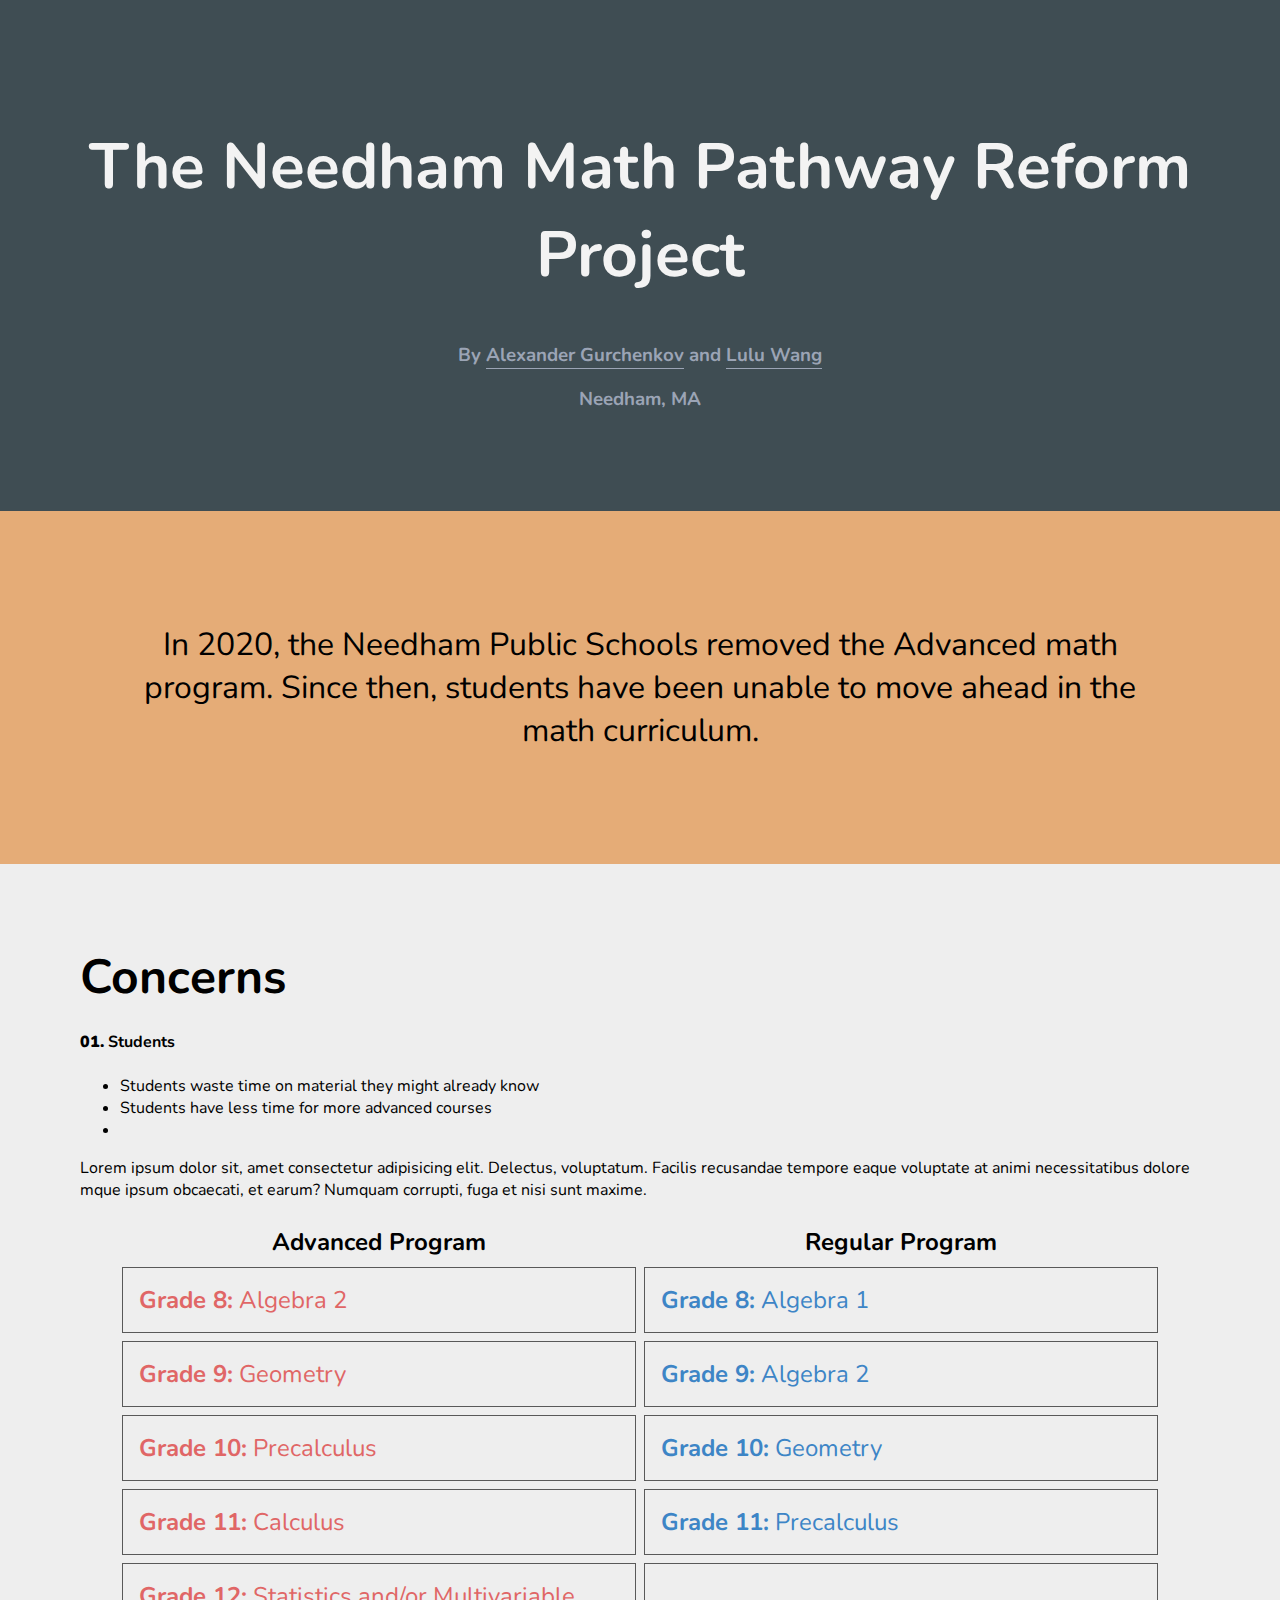
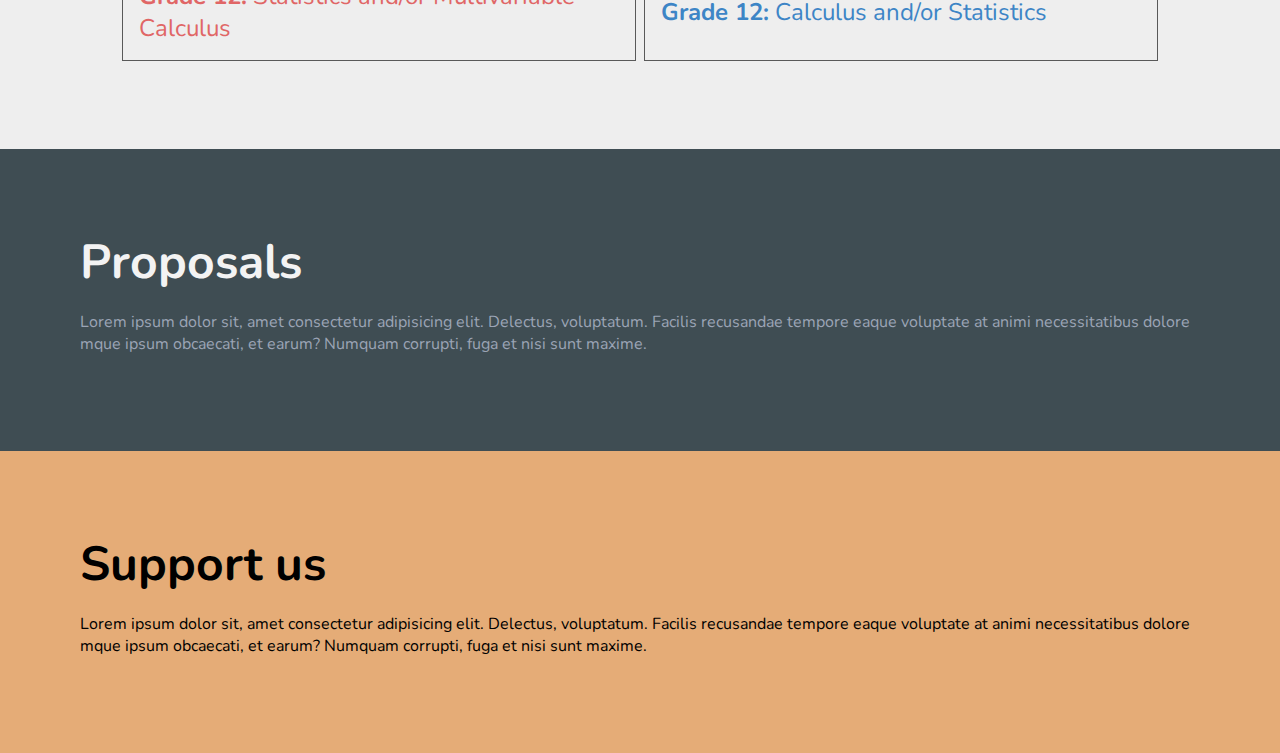
==== index.html @ f80146a9 "first commit" ====
<!DOCTYPE html>
<html lang="en">
<head>
    <meta charset="UTF-8">
    <meta http-equiv="X-UA-Compatible" content="IE=edge">
    <meta name="viewport" content="width=device-width, initial-scale=1.0">
    <title>Document</title>

    <link rel="stylesheet" href="main.css">
    <link rel="preconnect" href="https://fonts.googleapis.com">
    <link rel="preconnect" href="https://fonts.gstatic.com" crossorigin>
    <link href="https://fonts.googleapis.com/css2?family=Nunito:ital,wght@0,400;0,600;1,200&display=swap" rel="stylesheet">
</head>
<body>
    <section class="dark-bg">
        <h1>The Needham Math Pathway Reform Project</h1>
        <h3 class="names">By <a href="mailto:ag261@students.needham.k12.ma.us">Alexander Gurchenkov</a> and <a href="mailto:llw262@students.needham.k12.ma.us">Lulu Wang</a></h3>
        <h3 class="names">Needham, MA</h3>
    </section>

    <section class="color-bg">
        <blockquote>In 2020, the Needham Public Schools removed the Advanced math program. Since then, students have been unable to move ahead in the math curriculum.</blockquote>
    </section>

    <section class="light-bg">
        <h2>Concerns</h2>
        <h4><strong>01.</strong> Students</h4>
        <ul>
            <li>Students waste time on material they <a>might already know</a></li>
            <li>Students have less time for more <a>advanced courses</a></li>
            <li></li>
        </ul>
        <p>Lorem ipsum dolor sit, amet consectetur adipisicing elit. Delectus, voluptatum. Facilis recusandae tempore eaque voluptate at animi necessitatibus doloremque ipsum obcaecati, et earum? Numquam corrupti, fuga et nisi sunt maxime.</p>

        <table class="schedule">
            <tr>
                <th>Advanced Program</th>
                <th>Regular Program</th>
            </tr>
            <tr>
                <td><strong>Grade 8:</strong> Algebra 2</td>
                <td><strong>Grade 8:</strong> Algebra 1</td>
            </tr>
            <tr>
                <td><strong>Grade 9:</strong> Geometry</td>
                <td><strong>Grade 9:</strong> Algebra 2</td>
            </tr>
            <tr>
                <td><strong>Grade 10:</strong> Precalculus</td>
                <td><strong>Grade 10:</strong> Geometry</td>
            </tr>
            <tr>
                <td><strong>Grade 11:</strong> Calculus</td>
                <td><strong>Grade 11:</strong> Precalculus</td>
            </tr>
            <tr>
                <td><strong>Grade 12:</strong> Statistics and/or Multivariable Calculus</td>
                <td><strong>Grade 12:</strong> Calculus and/or Statistics</td>
            </tr>
        </table>
    </section>

    <section class="dark-bg">
        <h2>Proposals</h2>
        <p>Lorem ipsum dolor sit, amet consectetur adipisicing elit. Delectus, voluptatum. Facilis recusandae tempore eaque voluptate at animi necessitatibus doloremque ipsum obcaecati, et earum? Numquam corrupti, fuga et nisi sunt maxime.</p>
    </section>

    <section class="color-bg">
        <h2>Support us</h2>
        <p>Lorem ipsum dolor sit, amet consectetur adipisicing elit. Delectus, voluptatum. Facilis recusandae tempore eaque voluptate at animi necessitatibus doloremque ipsum obcaecati, et earum? Numquam corrupti, fuga et nisi sunt maxime.</p>
    </section>
</body>
</html>
---- main.css ----
:root {
    --accent-light: #e5ac77;
    --accent-dark: #3f4d53;
    --text-dark: #595959;
    --text-light: #f3f3f3;
    --background: #212A3E;
    --secondary-text: #9BA4B5;
}

body {
    margin: 0;
    padding: 0;
    font-family: 'Nunito', sans-serif;
}

section {
    max-width: 100%;
    padding: 5rem;
}

h1 {
    font-size: 4rem; 
    text-align: center;
    color: var(--text-light)
}

h2 {
    font-size: 3rem;
    margin: 0;
}

p {
    word-break: break-all;
    white-space: normal;
}

.names {
    color: var(--secondary-text);
    text-align: center;
}

.names a {
    color: var(--secondary-text);
    text-decoration: none;
    border-bottom: 1px solid;
    transition: 0.2s;
}

.names a:hover {
    border-bottom: 2px solid #638dda;
    color: #638dda;
}

/* Dark Background theme */
.dark-bg {
    background-color: var(--accent-dark);
}

.dark-bg h2 {
    color: var(--text-light);
}

.dark-bg p {
    color: #9BA4B5;
}

/* Color background theme */
.color-bg {
    background-color: var(--accent-light);
}

/* Light color background theme */
.light-bg {
    background-color: #eeeeee;
}

blockquote {
    padding: 0;
    font-size: 2rem;
    text-align: center;
}

/* Table styles */

.schedule {
    border-spacing: 0.5rem;
    margin: auto;
    font-size: 1.5rem;
}

.schedule td {
    border: 1px solid var(--text-dark);
    padding: 1rem;
    width: 30rem;
}

.schedule td:nth-child(1) {
    color: #e06666;
}

.schedule td:nth-child(2) {
    color: #3d85c6;
}
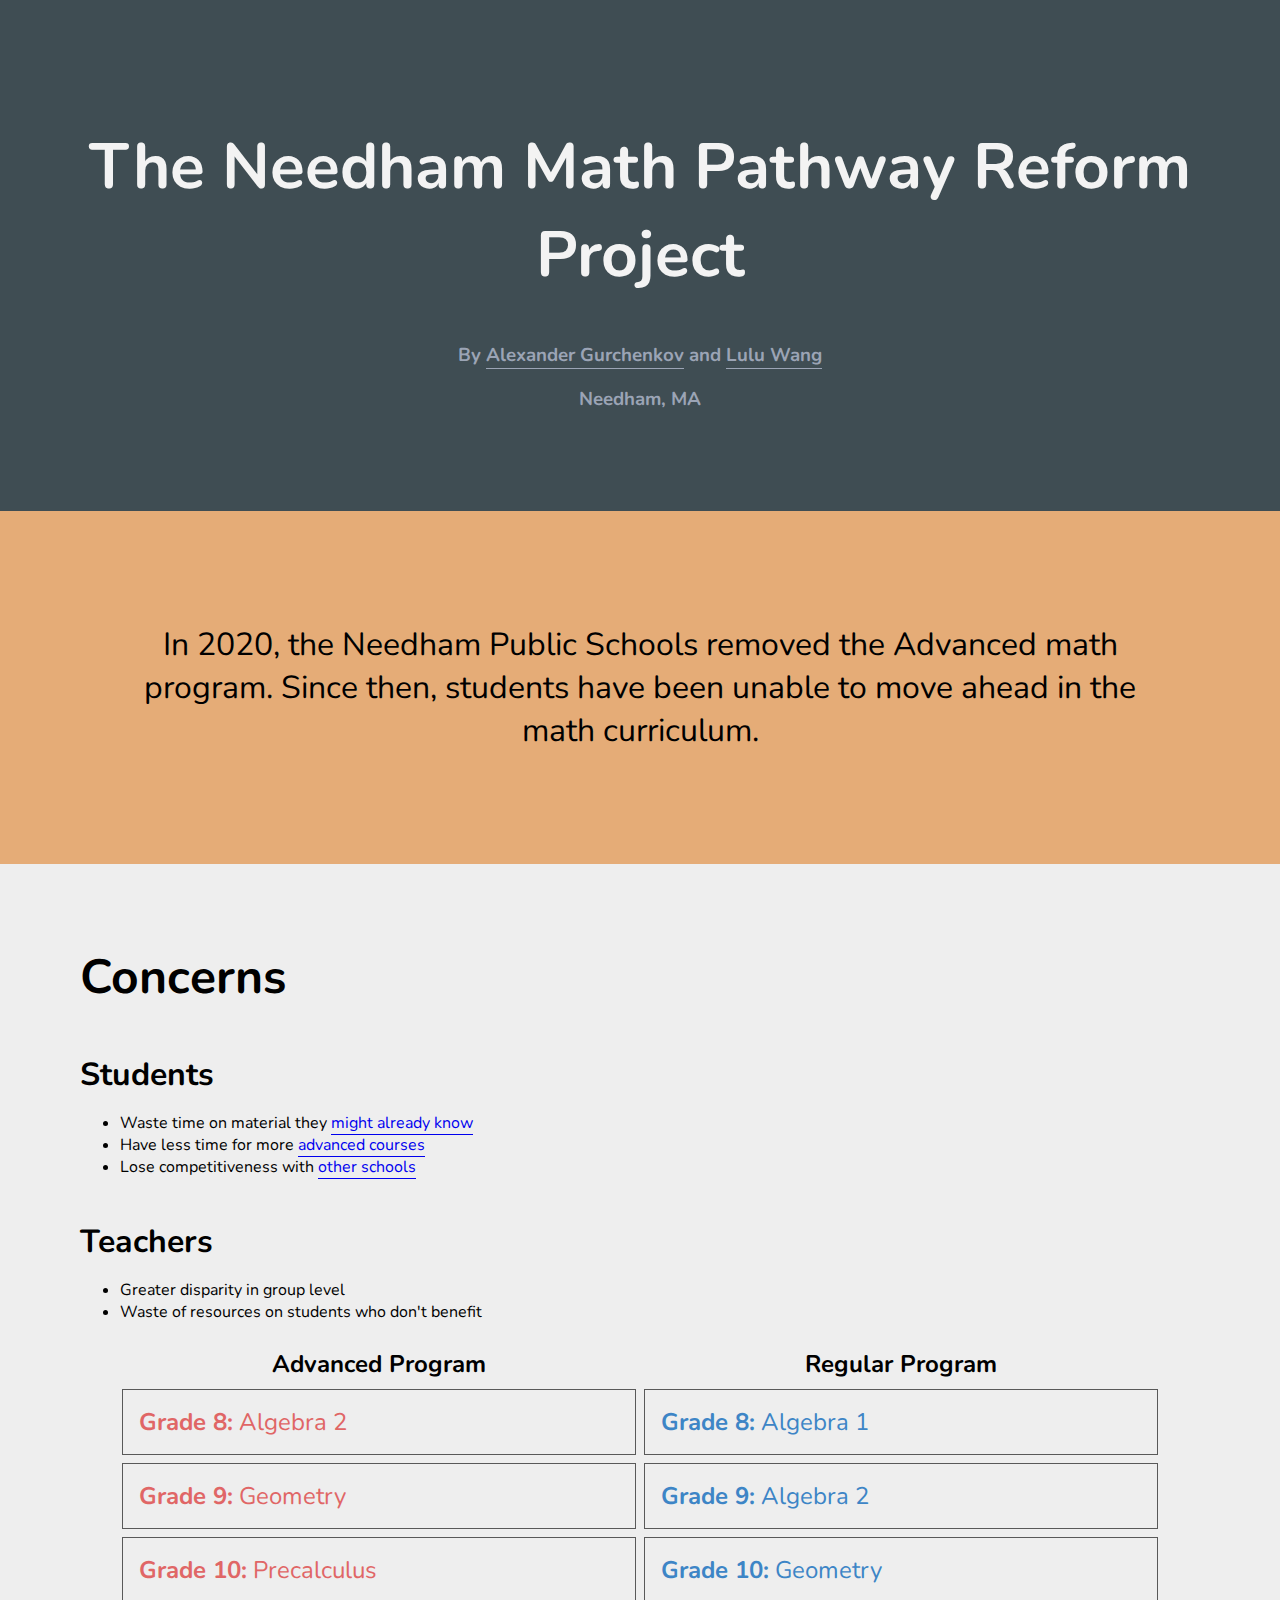
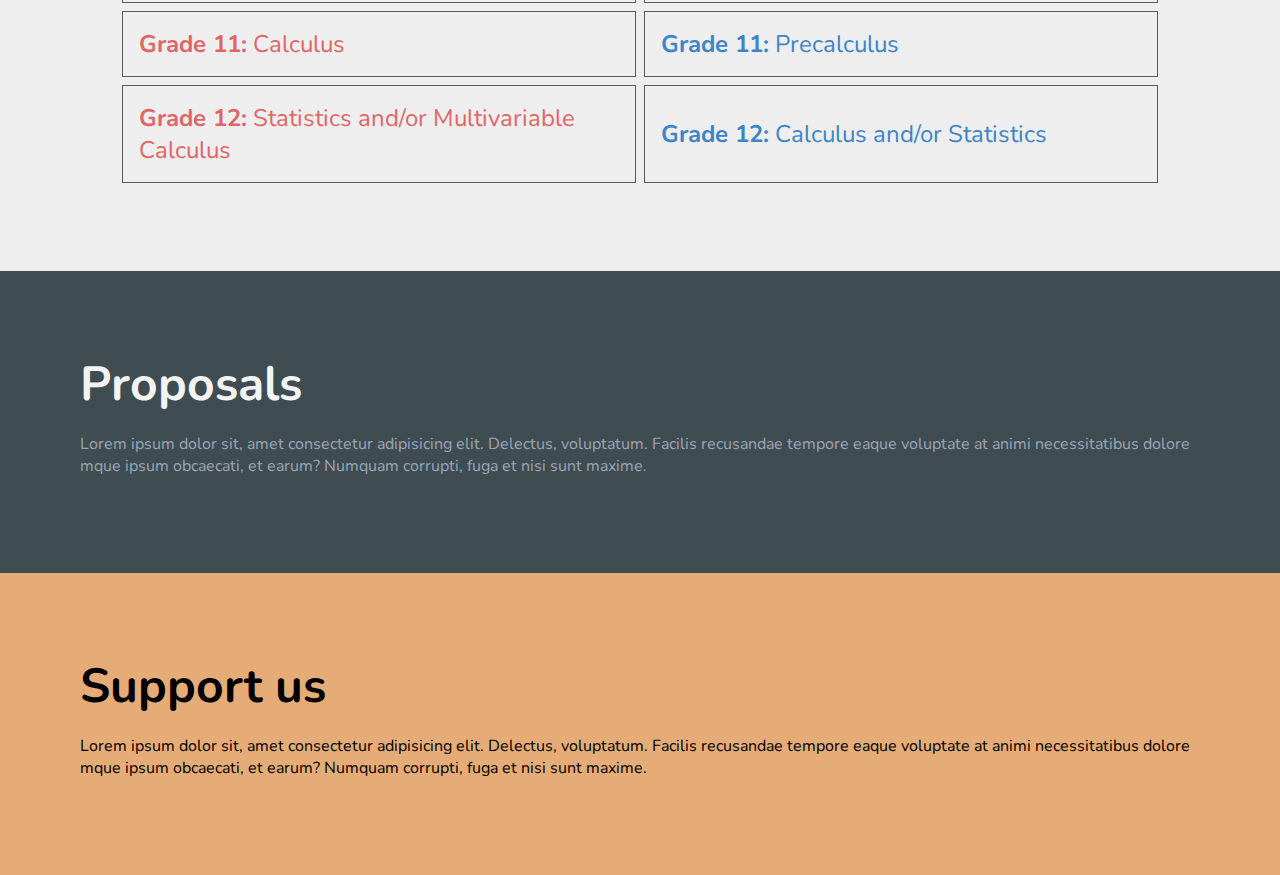
==== commit 5877b56f: "something" ====
--- a/index.html
+++ b/index.html
@@ -4,7 +4,7 @@
     <meta charset="UTF-8">
     <meta http-equiv="X-UA-Compatible" content="IE=edge">
     <meta name="viewport" content="width=device-width, initial-scale=1.0">
-    <title>Document</title>
+    <title>Needham Math Pathway Reform</title>
 
     <link rel="stylesheet" href="main.css">
     <link rel="preconnect" href="https://fonts.googleapis.com">
@@ -24,13 +24,19 @@
 
     <section class="light-bg">
         <h2>Concerns</h2>
-        <h4><strong>01.</strong> Students</h4>
+
+        <h4>Students</h4>
         <ul>
-            <li>Students waste time on material they <a>might already know</a></li>
-            <li>Students have less time for more <a>advanced courses</a></li>
-            <li></li>
+            <li>Waste time on material they <a href="/details.html#material">might already know</a></li>
+            <li>Have less time for more <a href="/details.html#advancedcourses">advanced courses</a></li>
+            <li>Lose competitiveness with <a href="/details.html#peerschools">other schools</a></li>
         </ul>
-        <p>Lorem ipsum dolor sit, amet consectetur adipisicing elit. Delectus, voluptatum. Facilis recusandae tempore eaque voluptate at animi necessitatibus doloremque ipsum obcaecati, et earum? Numquam corrupti, fuga et nisi sunt maxime.</p>
+
+        <h4>Teachers</h4>
+        <ul>
+            <li>Greater disparity in group level</li>
+            <li>Waste of resources on students who don't benefit</li>
+        </ul>
 
         <table class="schedule">
             <tr>
--- a/main.css
+++ b/main.css
@@ -41,14 +41,22 @@
 
 .names a {
     color: var(--secondary-text);
+}
+
+a {
     text-decoration: none;
     border-bottom: 1px solid;
     transition: 0.2s;
 }
 
-.names a:hover {
+a:hover {
     border-bottom: 2px solid #638dda;
     color: #638dda;
+}
+
+h4 {
+    font-size: 2rem;
+    margin-bottom: 0;
 }
 
 /* Dark Background theme */
